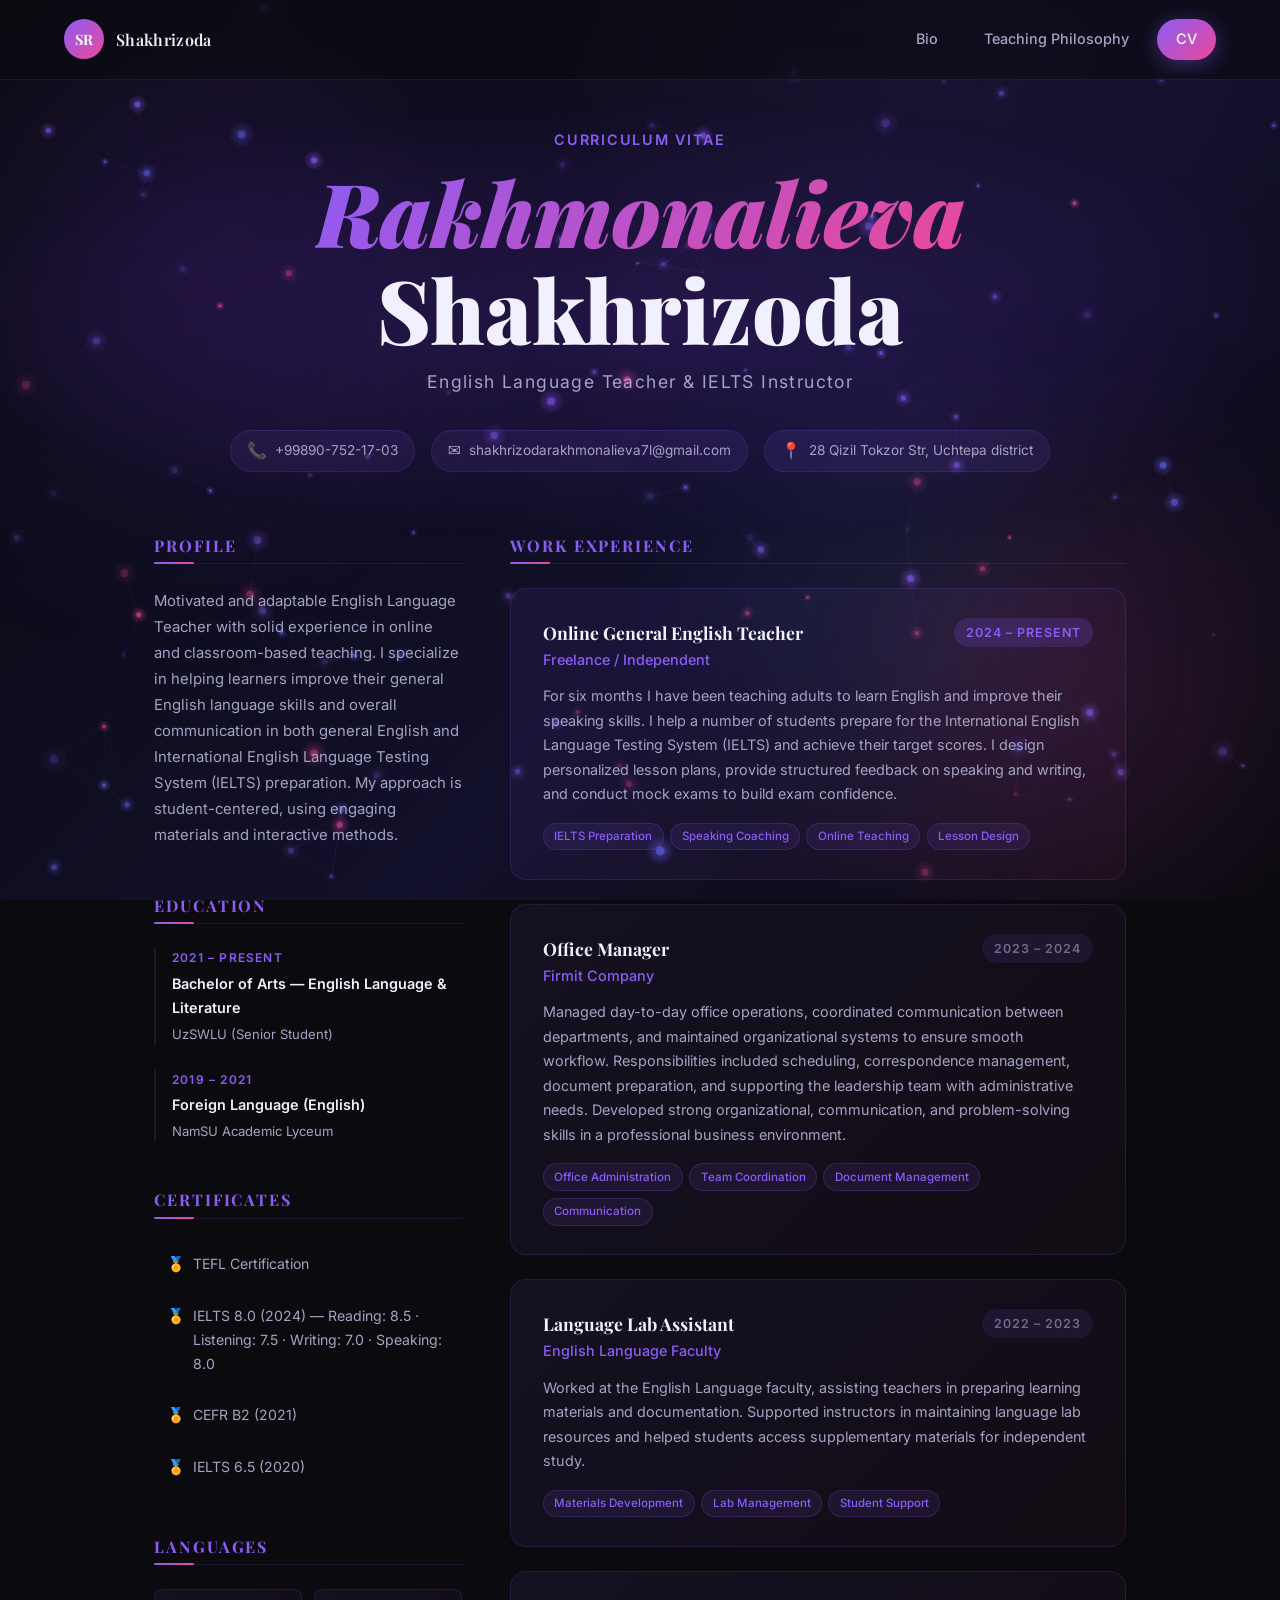
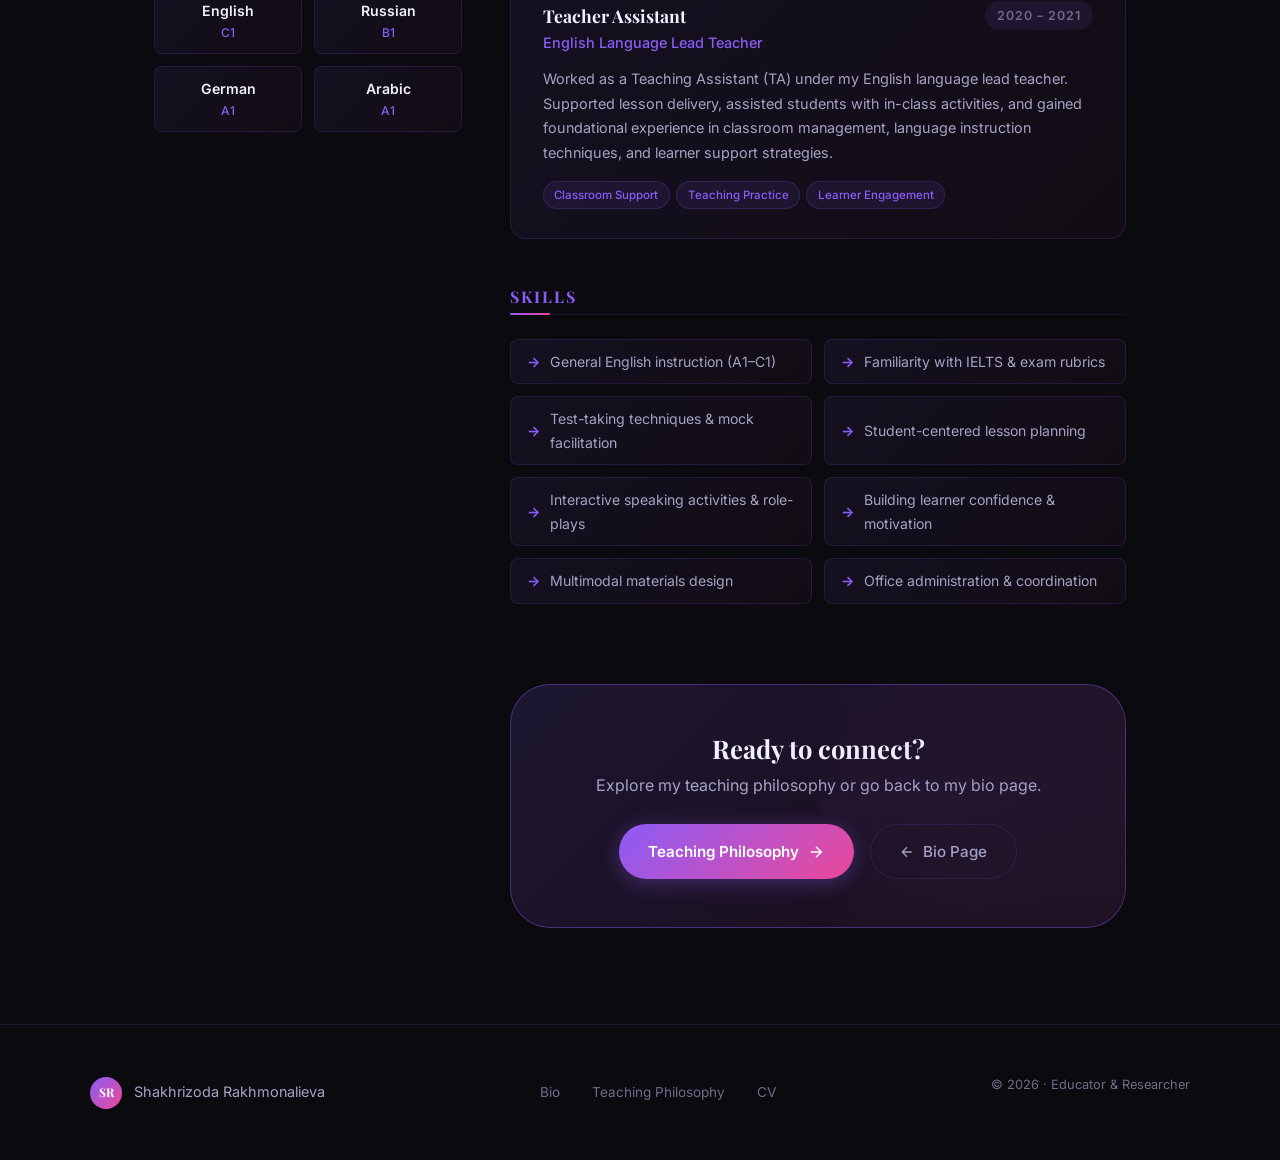
==== cv.html @ 207e6da3 "upload portfolio" ====
<!DOCTYPE html>
<html lang="en">

<head>
    <meta charset="UTF-8" />
    <meta name="viewport" content="width=device-width, initial-scale=1.0" />
    <title>Curriculum Vitae | Shakhrizoda Rakhmonalieva</title>
    <meta name="description"
        content="CV of Shakhrizoda Rakhmonalieva — EFL Educator, IELTS Instructor, and Researcher." />
    <link rel="preconnect" href="https://fonts.googleapis.com" />
    <link rel="preconnect" href="https://fonts.gstatic.com" crossorigin />
    <link
        href="https://fonts.googleapis.com/css2?family=Playfair+Display:ital,wght@0,400;0,700;0,900;1,400&family=Inter:wght@300;400;500;600&family=Cormorant+Garamond:ital,wght@0,300;0,600;1,300&display=swap"
        rel="stylesheet" />
    <link rel="stylesheet" href="styles.css" />
    <style>
        /* ===== CV PAGE SPECIFIC STYLES ===== */
        .cv-hero {
            position: relative;
            min-height: 55vh;
            display: flex;
            align-items: center;
            justify-content: center;
            padding: 8rem 5% 4rem;
            text-align: center;
            overflow: hidden;
            z-index: 1;
        }

        .cv-hero::before {
            content: '';
            position: absolute;
            inset: 0;
            background: radial-gradient(ellipse 80% 60% at 50% 60%, rgba(124, 58, 237, 0.18) 0%, transparent 70%);
            animation: heroBgShift 8s ease-in-out infinite alternate;
        }

        .cv-hero-inner {
            position: relative;
            z-index: 1;
        }

        .cv-hero-name {
            font-family: var(--font-display);
            font-size: clamp(2.8rem, 7vw, 5.5rem);
            font-weight: 900;
            color: var(--text-primary);
            line-height: 1.1;
            margin-bottom: 0.5rem;
        }

        .cv-hero-name em {
            background: var(--gradient-accent);
            -webkit-background-clip: text;
            -webkit-text-fill-color: transparent;
            background-clip: text;
        }

        .cv-hero-title {
            font-size: 1.1rem;
            color: var(--text-secondary);
            letter-spacing: 0.08em;
            margin-bottom: 2rem;
        }

        .cv-contact-bar {
            display: flex;
            flex-wrap: wrap;
            gap: 1rem;
            justify-content: center;
            margin-bottom: 0;
        }

        .cv-contact-item {
            display: flex;
            align-items: center;
            gap: 0.5rem;
            background: rgba(139, 92, 246, 0.1);
            border: 1px solid var(--border-subtle);
            border-radius: var(--radius-xl);
            padding: 0.4rem 1rem;
            font-size: 0.85rem;
            color: var(--text-secondary);
            transition: border-color var(--transition-fast), color var(--transition-fast);
        }

        .cv-contact-item:hover {
            border-color: var(--border-glow);
            color: var(--text-primary);
        }

        .cv-contact-item span.icon {
            font-size: 1rem;
        }

        /* CV BODY LAYOUT */
        .cv-body {
            max-width: 1100px;
            margin: 0 auto;
            padding: 0 5% 6rem;
            display: grid;
            grid-template-columns: 1fr 2fr;
            gap: 3rem;
            position: relative;
            z-index: 1;
        }



        .cv-section {
            margin-bottom: 3rem;
        }

        .cv-section-title {
            font-family: var(--font-display);
            font-size: 1rem;
            font-weight: 700;
            color: var(--accent-purple);
            text-transform: uppercase;
            letter-spacing: 0.12em;
            border-bottom: 1px solid var(--border-subtle);
            padding-bottom: 0.5rem;
            margin-bottom: 1.5rem;
            position: relative;
        }

        .cv-section-title::after {
            content: '';
            position: absolute;
            left: 0;
            bottom: -1px;
            width: 40px;
            height: 2px;
            background: var(--gradient-accent);
            border-radius: 2px;
        }

        /* Profile summary */
        .cv-profile-text {
            font-size: 0.93rem;
            line-height: 1.75;
            color: var(--text-secondary);
        }

        /* Education */
        .cv-edu-item {
            margin-bottom: 1.5rem;
            padding-left: 1rem;
            border-left: 2px solid var(--border-subtle);
            transition: border-color var(--transition-mid);
        }

        .cv-edu-item:hover {
            border-color: var(--accent-purple);
        }

        .cv-edu-year {
            font-size: 0.75rem;
            font-weight: 600;
            letter-spacing: 0.1em;
            text-transform: uppercase;
            color: var(--accent-purple);
            margin-bottom: 0.2rem;
        }

        .cv-edu-degree {
            font-weight: 600;
            color: var(--text-primary);
            font-size: 0.9rem;
            margin-bottom: 0.15rem;
        }

        .cv-edu-institution {
            font-size: 0.82rem;
            color: var(--text-secondary);
        }

        /* Certificates */
        .cv-cert-list {
            list-style: none;
            padding: 0;
        }

        .cv-cert-list li {
            display: flex;
            align-items: flex-start;
            gap: 0.5rem;
            font-size: 0.88rem;
            color: var(--text-secondary);
            margin-bottom: 0.6rem;
            padding: 0.5rem 0.75rem;
            border-radius: var(--radius-sm);
            border: 1px solid transparent;
            transition: border-color var(--transition-fast), background var(--transition-fast);
        }

        .cv-cert-list li:hover {
            border-color: var(--border-subtle);
            background: rgba(139, 92, 246, 0.05);
        }

        .cv-cert-list li::before {
            content: '🏅';
            font-size: 0.9rem;
            flex-shrink: 0;
        }

        /* Languages */
        .cv-lang-grid {
            display: grid;
            grid-template-columns: 1fr 1fr;
            gap: 0.75rem;
        }

        .cv-lang-item {
            background: var(--gradient-card);
            border: 1px solid var(--border-subtle);
            border-radius: var(--radius-sm);
            padding: 0.6rem 0.8rem;
            text-align: center;
            transition: border-color var(--transition-fast), transform var(--transition-fast);
        }

        .cv-lang-item:hover {
            border-color: var(--border-glow);
            transform: translateY(-2px);
        }

        .cv-lang-name {
            font-weight: 600;
            font-size: 0.88rem;
            color: var(--text-primary);
        }

        .cv-lang-level {
            font-size: 0.75rem;
            color: var(--accent-purple);
            font-weight: 500;
        }



        /* Work Experience */
        .cv-job {
            position: relative;
            padding: 1.8rem 2rem;
            margin-bottom: 1.5rem;
            border-radius: var(--radius-md);
            background: var(--gradient-card);
            border: 1px solid var(--border-subtle);
            transition: transform var(--transition-mid), box-shadow var(--transition-mid), border-color var(--transition-mid);
            overflow: hidden;
            opacity: 0;
            transform: translateX(30px);
        }

        .cv-job.visible {
            opacity: 1;
            transform: translateX(0);
            transition: opacity 0.6s ease, transform 0.6s cubic-bezier(0.25, 0.46, 0.45, 0.94),
                box-shadow var(--transition-mid), border-color var(--transition-mid);
        }

        .cv-job:hover {
            transform: translateX(6px);
            box-shadow: var(--shadow-glow);
            border-color: var(--border-glow);
        }

        .cv-job::before {
            content: '';
            position: absolute;
            left: 0;
            top: 0;
            bottom: 0;
            width: 3px;
            background: var(--gradient-accent);
            opacity: 0;
            transition: opacity var(--transition-mid);
        }

        .cv-job:hover::before {
            opacity: 1;
        }

        .cv-job-header {
            display: flex;
            justify-content: space-between;
            align-items: flex-start;
            flex-wrap: wrap;
            gap: 0.5rem;
            margin-bottom: 0.75rem;
        }

        .cv-job-title {
            font-family: var(--font-display);
            font-size: 1.1rem;
            font-weight: 700;
            color: var(--text-primary);
        }

        .cv-job-company {
            font-size: 0.9rem;
            color: var(--accent-purple);
            font-weight: 500;
        }

        .cv-job-period {
            display: inline-flex;
            align-items: center;
            gap: 0.4rem;
            font-size: 0.78rem;
            font-weight: 600;
            letter-spacing: 0.08em;
            text-transform: uppercase;
            color: var(--text-muted);
            background: rgba(139, 92, 246, 0.1);
            border-radius: var(--radius-xl);
            padding: 0.25rem 0.75rem;
            white-space: nowrap;
        }

        .cv-job-period.current {
            color: var(--accent-purple);
            background: rgba(139, 92, 246, 0.18);
            animation: pulsePeriod 2.5s ease-in-out infinite;
        }

        @keyframes pulsePeriod {

            0%,
            100% {
                box-shadow: 0 0 0 0 rgba(139, 92, 246, 0);
            }

            50% {
                box-shadow: 0 0 0 4px rgba(139, 92, 246, 0.15);
            }
        }

        .cv-job-desc {
            font-size: 0.9rem;
            color: var(--text-secondary);
            line-height: 1.7;
        }

        .cv-job-tags {
            display: flex;
            flex-wrap: wrap;
            gap: 0.4rem;
            margin-top: 0.75rem;
        }

        .cv-tag {
            font-size: 0.72rem;
            font-weight: 500;
            padding: 0.2rem 0.65rem;
            border-radius: var(--radius-xl);
            background: rgba(139, 92, 246, 0.1);
            color: var(--accent-purple);
            border: 1px solid rgba(139, 92, 246, 0.2);
        }

        /* Skills */
        .cv-skills-grid {
            display: grid;
            grid-template-columns: 1fr 1fr;
            gap: 0.75rem;
        }

        .cv-skill-item {
            display: flex;
            align-items: center;
            gap: 0.6rem;
            font-size: 0.88rem;
            color: var(--text-secondary);
            padding: 0.6rem 1rem;
            border-radius: var(--radius-sm);
            border: 1px solid var(--border-subtle);
            background: var(--gradient-card);
            transition: border-color var(--transition-fast), transform var(--transition-fast);
        }

        .cv-skill-item:hover {
            border-color: var(--border-glow);
            transform: translateX(4px);
            color: var(--text-primary);
        }

        .cv-skill-item::before {
            content: '→';
            color: var(--accent-purple);
            font-weight: 700;
            flex-shrink: 0;
        }

        /* Download button */
        .cv-download-wrap {
            text-align: center;
            padding: 2rem 0 0;
        }

        /* Animated timeline connector */
        .cv-timeline-line {
            position: absolute;
            left: -16px;
            top: 0;
            bottom: 0;
            width: 2px;
            background: linear-gradient(to bottom, var(--accent-purple), transparent);
        }

        /* Responsive */
        @media (max-width: 900px) {
            .cv-body {
                grid-template-columns: 1fr;
            }

            .cv-skills-grid {
                grid-template-columns: 1fr;
            }
        }

        @media (max-width: 600px) {
            .cv-lang-grid {
                grid-template-columns: 1fr 1fr;
            }

            .cv-hero-name {
                font-size: clamp(2.2rem, 9vw, 3.5rem);
            }
        }
    </style>
</head>

<body class="cv-page">

    <canvas id="particleCanvas"></canvas>

    <!-- Navigation -->
    <nav class="navbar" id="navbar">
        <div class="nav-logo">
            <span class="logo-initials">SR</span>
            <span class="logo-name">Shakhrizoda</span>
        </div>
        <div class="nav-links">
            <a href="index.html" class="nav-link" id="nav-bio">Bio</a>
            <a href="philosophy.html" class="nav-link" id="nav-phil">Teaching Philosophy</a>
            <a href="cv.html" class="nav-link active" id="nav-cv">CV</a>
        </div>
    </nav>

    <!-- CV Hero -->
    <section class="cv-hero">
        <div class="cv-hero-inner">
            <div class="hero-subtitle">Curriculum Vitae</div>
            <h1 class="cv-hero-name">
                <em>Rakhmonalieva</em><br />Shakhrizoda
            </h1>
            <p class="cv-hero-title">English Language Teacher &amp; IELTS Instructor</p>

            <div class="cv-contact-bar">
                <div class="cv-contact-item">
                    <span class="icon">📞</span>
                    <span>+99890-752-17-03</span>
                </div>
                <div class="cv-contact-item">
                    <span class="icon">✉️</span>
                    <span>shakhrizodarakhmonalieva7l@gmail.com</span>
                </div>
                <div class="cv-contact-item">
                    <span class="icon">📍</span>
                    <span>28 Qizil Tokzor Str, Uchtepa district</span>
                </div>
            </div>
        </div>
    </section>

    <!-- CV Body -->
    <div class="cv-body">

        <!-- SIDEBAR -->
        <aside class="cv-sidebar">

            <!-- Profile -->
            <div class="cv-section card-reveal">
                <h3 class="cv-section-title">Profile</h3>
                <p class="cv-profile-text">
                    Motivated and adaptable English Language Teacher with solid experience in online and classroom-based
                    teaching. I specialize in helping learners improve their general English language skills and
                    overall communication in both general English and International English Language Testing System
                    (IELTS) preparation. My approach is student-centered, using engaging materials and interactive
                    methods.
                </p>
            </div>

            <!-- Education -->
            <div class="cv-section card-reveal">
                <h3 class="cv-section-title">Education</h3>

                <div class="cv-edu-item">
                    <div class="cv-edu-year">2021 – Present</div>
                    <div class="cv-edu-degree">Bachelor of Arts — English Language &amp; Literature</div>
                    <div class="cv-edu-institution">UzSWLU (Senior Student)</div>
                </div>

                <div class="cv-edu-item">
                    <div class="cv-edu-year">2019 – 2021</div>
                    <div class="cv-edu-degree">Foreign Language (English)</div>
                    <div class="cv-edu-institution">NamSU Academic Lyceum</div>
                </div>
            </div>

            <!-- Certificates -->
            <div class="cv-section card-reveal">
                <h3 class="cv-section-title">Certificates</h3>
                <ul class="cv-cert-list">
                    <li>TEFL Certification</li>
                    <li>IELTS 8.0 (2024) — Reading: 8.5 · Listening: 7.5 · Writing: 7.0 · Speaking: 8.0</li>
                    <li>CEFR B2 (2021)</li>
                    <li>IELTS 6.5 (2020)</li>
                </ul>
            </div>

            <!-- Languages -->
            <div class="cv-section card-reveal">
                <h3 class="cv-section-title">Languages</h3>
                <div class="cv-lang-grid">
                    <div class="cv-lang-item">
                        <div class="cv-lang-name">English</div>
                        <div class="cv-lang-level">C1</div>
                    </div>
                    <div class="cv-lang-item">
                        <div class="cv-lang-name">Russian</div>
                        <div class="cv-lang-level">B1</div>
                    </div>
                    <div class="cv-lang-item">
                        <div class="cv-lang-name">German</div>
                        <div class="cv-lang-level">A1</div>
                    </div>
                    <div class="cv-lang-item">
                        <div class="cv-lang-name">Arabic</div>
                        <div class="cv-lang-level">A1</div>
                    </div>
                </div>
            </div>

        </aside>

        <!-- MAIN COLUMN -->
        <main class="cv-main">

            <!-- Work Experience -->
            <div class="cv-section">
                <h3 class="cv-section-title">Work Experience</h3>

                <!-- Job 1 — Current -->
                <div class="cv-job">
                    <div class="cv-job-header">
                        <div>
                            <div class="cv-job-title">Online General English Teacher</div>
                            <div class="cv-job-company">Freelance / Independent</div>
                        </div>
                        <div class="cv-job-period current">2024 – Present</div>
                    </div>
                    <p class="cv-job-desc">
                        For six months I have been teaching adults to learn English and improve their speaking skills.
                        I help a number of students prepare for the International English Language Testing System
                        (IELTS) and achieve their target scores. I design personalized lesson plans, provide structured
                        feedback on speaking and writing, and conduct mock exams to build exam confidence.
                    </p>
                    <div class="cv-job-tags">
                        <span class="cv-tag">IELTS Preparation</span>
                        <span class="cv-tag">Speaking Coaching</span>
                        <span class="cv-tag">Online Teaching</span>
                        <span class="cv-tag">Lesson Design</span>
                    </div>
                </div>

                <!-- Job 2 — Firmit -->
                <div class="cv-job">
                    <div class="cv-job-header">
                        <div>
                            <div class="cv-job-title">Office Manager</div>
                            <div class="cv-job-company">Firmit Company</div>
                        </div>
                        <div class="cv-job-period">2023 – 2024</div>
                    </div>
                    <p class="cv-job-desc">
                        Managed day-to-day office operations, coordinated communication between departments, and
                        maintained organizational systems to ensure smooth workflow. Responsibilities included
                        scheduling, correspondence management, document preparation, and supporting the leadership
                        team with administrative needs. Developed strong organizational, communication, and
                        problem-solving skills in a professional business environment.
                    </p>
                    <div class="cv-job-tags">
                        <span class="cv-tag">Office Administration</span>
                        <span class="cv-tag">Team Coordination</span>
                        <span class="cv-tag">Document Management</span>
                        <span class="cv-tag">Communication</span>
                    </div>
                </div>

                <!-- Job 3 -->
                <div class="cv-job">
                    <div class="cv-job-header">
                        <div>
                            <div class="cv-job-title">Language Lab Assistant</div>
                            <div class="cv-job-company">English Language Faculty</div>
                        </div>
                        <div class="cv-job-period">2022 – 2023</div>
                    </div>
                    <p class="cv-job-desc">
                        Worked at the English Language faculty, assisting teachers in preparing learning materials
                        and documentation. Supported instructors in maintaining language lab resources and helped
                        students access supplementary materials for independent study.
                    </p>
                    <div class="cv-job-tags">
                        <span class="cv-tag">Materials Development</span>
                        <span class="cv-tag">Lab Management</span>
                        <span class="cv-tag">Student Support</span>
                    </div>
                </div>

                <!-- Job 4 -->
                <div class="cv-job">
                    <div class="cv-job-header">
                        <div>
                            <div class="cv-job-title">Teacher Assistant</div>
                            <div class="cv-job-company">English Language Lead Teacher</div>
                        </div>
                        <div class="cv-job-period">2020 – 2021</div>
                    </div>
                    <p class="cv-job-desc">
                        Worked as a Teaching Assistant (TA) under my English language lead teacher. Supported lesson
                        delivery, assisted students with in-class activities, and gained foundational experience in
                        classroom management, language instruction techniques, and learner support strategies.
                    </p>
                    <div class="cv-job-tags">
                        <span class="cv-tag">Classroom Support</span>
                        <span class="cv-tag">Teaching Practice</span>
                        <span class="cv-tag">Learner Engagement</span>
                    </div>
                </div>

            </div>

            <!-- Skills -->
            <div class="cv-section card-reveal">
                <h3 class="cv-section-title">Skills</h3>
                <div class="cv-skills-grid">
                    <div class="cv-skill-item">General English instruction (A1–C1)</div>
                    <div class="cv-skill-item">Familiarity with IELTS &amp; exam rubrics</div>
                    <div class="cv-skill-item">Test-taking techniques &amp; mock facilitation</div>
                    <div class="cv-skill-item">Student-centered lesson planning</div>
                    <div class="cv-skill-item">Interactive speaking activities &amp; role-plays</div>
                    <div class="cv-skill-item">Building learner confidence &amp; motivation</div>
                    <div class="cv-skill-item">Multimodal materials design</div>
                    <div class="cv-skill-item">Office administration &amp; coordination</div>
                </div>
            </div>

            <!-- Download / Contact CTA -->
            <div class="cv-download-wrap card-reveal">
                <div class="cta-banner"
                    style="grid-template-columns:1fr; text-align:center; padding:3rem 2rem; margin:0;">
                    <div>
                        <h2 style="font-size:1.6rem; margin-bottom:0.5rem;">Ready to connect?</h2>
                        <p style="margin-bottom:1.5rem;">Explore my teaching philosophy or go back to my bio page.</p>
                        <div style="display:flex;gap:1rem;justify-content:center;flex-wrap:wrap;">
                            <a href="philosophy.html" class="btn-primary">
                                <span>Teaching Philosophy</span>
                                <svg viewBox="0 0 24 24" fill="none" stroke="currentColor" stroke-width="2">
                                    <path d="M5 12h14M12 5l7 7-7 7" />
                                </svg>
                            </a>
                            <a href="index.html" class="btn-ghost">
                                <svg viewBox="0 0 24 24" fill="none" stroke="currentColor" stroke-width="2">
                                    <path d="M19 12H5M12 19l-7-7 7-7" />
                                </svg>
                                <span>Bio Page</span>
                            </a>
                        </div>
                    </div>
                </div>
            </div>

        </main>
    </div>

    <!-- Footer -->
    <footer class="footer">
        <div class="footer-inner">
            <div class="footer-brand">
                <span class="logo-initials small">SR</span>
                <span>Shakhrizoda Rakhmonalieva</span>
            </div>
            <nav class="footer-nav">
                <a href="index.html">Bio</a>
                <a href="philosophy.html">Teaching Philosophy</a>
                <a href="cv.html">CV</a>
            </nav>
            <p class="footer-copy">© 2026 · Educator &amp; Researcher</p>
        </div>
    </footer>

    <script src="animations.js"></script>
    <script>
        // Animate CV job cards sliding in from the right
        (function () {
            const jobs = document.querySelectorAll('.cv-job');
            if (!jobs.length) return;
            const io = new IntersectionObserver((entries) => {
                entries.forEach((entry, i) => {
                    if (entry.isIntersecting) {
                        setTimeout(() => {
                            entry.target.classList.add('visible');
                        }, 100);
                        io.unobserve(entry.target);
                    }
                });
            }, { threshold: 0.1 });
            jobs.forEach((j, i) => {
                j.style.transitionDelay = `${i * 0.08}s`;
                io.observe(j);
            });
        })();
    </script>
</body>

</html>
---- styles.css ----
/* ============================================================
   SHAKHRIZODA RAKHMONALIEVA — Professional Teacher Website
   Premium CSS Design System
   ============================================================ */

/* ---------- CSS Variables ---------- */
:root {
    --bg-dark: #0a0a0f;
    --bg-surface: #111118;
    --bg-card: #16161f;
    --bg-card-hover: #1e1e2a;

    --accent-purple: #8b5cf6;
    --accent-violet: #7c3aed;
    --accent-pink: #ec4899;
    --accent-teal: #14b8a6;
    --accent-gold: #f59e0b;

    --text-primary: #f1f0ff;
    --text-secondary: #a5a3c4;
    --text-muted: #6e6c8a;

    --border-subtle: rgba(139, 92, 246, 0.15);
    --border-glow: rgba(139, 92, 246, 0.4);

    --gradient-hero: linear-gradient(135deg, #0a0a0f 0%, #12102a 60%, #0a0a0f 100%);
    --gradient-accent: linear-gradient(135deg, #8b5cf6, #ec4899);
    --gradient-card: linear-gradient(135deg, rgba(139, 92, 246, 0.08), rgba(236, 72, 153, 0.04));

    --font-display: 'Playfair Display', Georgia, serif;
    --font-body: 'Inter', system-ui, sans-serif;
    --font-elegant: 'Cormorant Garamond', Georgia, serif;

    --radius-sm: 8px;
    --radius-md: 16px;
    --radius-lg: 24px;
    --radius-xl: 40px;

    --shadow-card: 0 4px 32px rgba(0, 0, 0, 0.4), 0 0 0 1px rgba(139, 92, 246, 0.1);
    --shadow-glow: 0 0 40px rgba(139, 92, 246, 0.2);
    --shadow-float: 0 20px 60px rgba(0, 0, 0, 0.5);

    --transition-fast: 0.2s ease;
    --transition-mid: 0.4s cubic-bezier(0.25, 0.46, 0.45, 0.94);
    --transition-slow: 0.8s cubic-bezier(0.25, 0.46, 0.45, 0.94);
}

/* ---------- Reset & Base ---------- */
*,
*::before,
*::after {
    box-sizing: border-box;
    margin: 0;
    padding: 0;
}

html {
    scroll-behavior: smooth;
    font-size: 16px;
}

body {
    background: var(--bg-dark);
    color: var(--text-primary);
    font-family: var(--font-body);
    font-weight: 400;
    line-height: 1.7;
    min-height: 100vh;
    overflow-x: hidden;
}

body::before {
    content: '';
    position: fixed;
    inset: 0;
    background: var(--gradient-hero);
    z-index: -2;
}

/* Star-like background glow */
body::after {
    content: '';
    position: fixed;
    top: -50%;
    left: 30%;
    width: 80vw;
    height: 80vw;
    background: radial-gradient(ellipse, rgba(139, 92, 246, 0.06) 0%, transparent 70%);
    z-index: -1;
    pointer-events: none;
}

/* ---------- Canvas ---------- */
#particleCanvas {
    position: fixed;
    inset: 0;
    z-index: 0;
    pointer-events: none;
    opacity: 0.6;
}

/* ---------- Typography ---------- */
h1,
h2,
h3 {
    font-family: var(--font-display);
    line-height: 1.2;
}

h1 {
    font-size: clamp(2.5rem, 6vw, 5rem);
    font-weight: 900;
}

h2 {
    font-size: clamp(1.8rem, 4vw, 3rem);
    font-weight: 700;
}

h3 {
    font-size: 1.2rem;
    font-weight: 700;
}

p {
    color: var(--text-secondary);
    line-height: 1.8;
    margin-bottom: 1rem;
}

em {
    font-style: italic;
    color: var(--text-primary);
    font-family: var(--font-display);
}

strong {
    color: var(--text-primary);
    font-weight: 600;
}

/* ---------- Navigation ---------- */
.navbar {
    position: fixed;
    top: 0;
    left: 0;
    right: 0;
    z-index: 100;
    display: flex;
    align-items: center;
    justify-content: space-between;
    padding: 1.2rem 5%;
    background: rgba(10, 10, 15, 0.6);
    backdrop-filter: blur(20px);
    -webkit-backdrop-filter: blur(20px);
    border-bottom: 1px solid var(--border-subtle);
    transition: background var(--transition-mid);
}

.navbar.scrolled {
    background: rgba(10, 10, 15, 0.9);
    box-shadow: 0 4px 30px rgba(0, 0, 0, 0.3);
}

.nav-logo {
    display: flex;
    align-items: center;
    gap: 0.75rem;
    text-decoration: none;
}

.logo-initials {
    display: inline-flex;
    align-items: center;
    justify-content: center;
    width: 40px;
    height: 40px;
    border-radius: 50%;
    background: var(--gradient-accent);
    font-family: var(--font-display);
    font-size: 0.9rem;
    font-weight: 700;
    color: white;
    flex-shrink: 0;
}

.logo-initials.small {
    width: 32px;
    height: 32px;
    font-size: 0.75rem;
}

.logo-name {
    font-family: var(--font-display);
    font-size: 1rem;
    font-weight: 600;
    color: var(--text-primary);
    letter-spacing: 0.02em;
}

.nav-links {
    display: flex;
    gap: 0.5rem;
    position: relative;
}

.nav-link {
    position: relative;
    padding: 0.5rem 1.2rem;
    border-radius: var(--radius-xl);
    text-decoration: none;
    font-size: 0.9rem;
    font-weight: 500;
    color: var(--text-secondary);
    transition: color var(--transition-fast), background var(--transition-fast);
}

.nav-link:hover {
    color: var(--text-primary);
    background: rgba(255, 255, 255, 0.05);
}

.nav-link.active {
    color: white;
    background: var(--gradient-accent);
    box-shadow: 0 4px 20px rgba(139, 92, 246, 0.4);
}

/* ---------- Buttons ---------- */
.btn-primary {
    display: inline-flex;
    align-items: center;
    gap: 0.5rem;
    padding: 0.85rem 1.8rem;
    border-radius: var(--radius-xl);
    background: var(--gradient-accent);
    color: white;
    text-decoration: none;
    font-weight: 600;
    font-size: 0.95rem;
    transition: transform var(--transition-fast), box-shadow var(--transition-fast);
    box-shadow: 0 4px 20px rgba(139, 92, 246, 0.35);
}

.btn-primary svg {
    width: 18px;
    height: 18px;
    transition: transform var(--transition-fast);
}

.btn-primary:hover {
    transform: translateY(-2px);
    box-shadow: 0 8px 30px rgba(139, 92, 246, 0.5);
}

.btn-primary:hover svg {
    transform: translateX(4px);
}

.btn-primary.large {
    padding: 1rem 2.2rem;
    font-size: 1rem;
}

.btn-ghost {
    display: inline-flex;
    align-items: center;
    gap: 0.5rem;
    padding: 0.85rem 1.8rem;
    border-radius: var(--radius-xl);
    color: var(--text-secondary);
    text-decoration: none;
    font-weight: 500;
    font-size: 0.95rem;
    border: 1px solid var(--border-subtle);
    transition: all var(--transition-fast);
}

.btn-ghost:hover {
    color: var(--text-primary);
    border-color: var(--border-glow);
    background: rgba(139, 92, 246, 0.08);
    transform: translateY(-2px);
}

.btn-ghost svg {
    width: 16px;
    height: 16px;
}

/* ---------- Section Utilities ---------- */
.section-container {
    max-width: 1100px;
    margin: 0 auto;
    padding: 0 5%;
}

.section-header {
    text-align: center;
    margin-bottom: 4rem;
}

.section-label {
    display: inline-block;
    font-size: 0.8rem;
    font-weight: 600;
    letter-spacing: 0.15em;
    text-transform: uppercase;
    color: var(--accent-purple);
    border: 1px solid var(--border-glow);
    padding: 0.35rem 1rem;
    border-radius: var(--radius-xl);
    margin-bottom: 1rem;
}

.section-title {
    color: var(--text-primary);
}

/* ============================================================
   BIO PAGE — HERO
   ============================================================ */
.hero {
    position: relative;
    min-height: 100vh;
    display: flex;
    align-items: center;
    padding: 6rem 5% 4rem;
    z-index: 1;
}

.hero-content {
    max-width: 1200px;
    margin: 0 auto;
    width: 100%;
    display: grid;
    grid-template-columns: 1fr 1fr;
    gap: 4rem;
    align-items: center;
}

.hero-subtitle {
    font-size: 0.9rem;
    font-weight: 600;
    letter-spacing: 0.12em;
    text-transform: uppercase;
    color: var(--accent-purple);
    margin-bottom: 0.75rem;
}

.hero-title {
    color: var(--text-primary);
    margin-bottom: 1.5rem;
}

.hero-title em {
    background: var(--gradient-accent);
    -webkit-background-clip: text;
    -webkit-text-fill-color: transparent;
    background-clip: text;
}

.hero-tagline {
    font-size: 1.1rem;
    color: var(--text-secondary);
    max-width: 460px;
    margin-bottom: 2.5rem;
}

.hero-cta {
    display: flex;
    gap: 1rem;
    flex-wrap: wrap;
}

/* ---------- Hero Portrait Visual ---------- */
.hero-visual {
    position: relative;
    display: flex;
    align-items: center;
    justify-content: center;
    height: 480px;
}

.hero-portrait-wrap {
    position: relative;
    width: 320px;
    height: 420px;
    border-radius: var(--radius-xl);
    overflow: hidden;
    box-shadow: var(--shadow-glow), var(--shadow-float);
    border: 1px solid var(--border-glow);
    transform: rotate(2deg);
    transition: transform var(--transition-mid), box-shadow var(--transition-mid);
    z-index: 2;
}

.hero-portrait-wrap:hover {
    box-shadow: 0 0 50px rgba(139, 92, 246, 0.5);
}

.hero-portrait-img {
    width: 100%;
    height: 100%;
    object-fit: cover;
    filter: brightness(0.95) contrast(1.05);
}

.hero-visual::after {
    content: '';
    position: absolute;
    width: 330px;
    height: 430px;
    border: 2px solid var(--accent-purple);
    border-radius: var(--radius-xl);
    z-index: 1;
    top: 50%;
    left: 50%;
    transform: translate(-45%, -45%) rotate(-3deg);
    opacity: 0.2;
}

/* ---------- Floating Badges ---------- */
.float-badge {
    position: absolute;
    background: rgba(22, 22, 31, 0.9);
    backdrop-filter: blur(12px);
    border: 1px solid var(--border-subtle);
    border-radius: var(--radius-md);
    padding: 0.5rem 1rem;
    font-size: 0.8rem;
    font-weight: 600;
    color: var(--text-primary);
    white-space: nowrap;
    box-shadow: var(--shadow-card);
    z-index: 10;
}

.badge-1 {
    top: 60px;
    right: 10px;
}

.badge-2 {
    top: 50%;
    left: -20px;
    transform: translateY(-50%);
}

.badge-3 {
    bottom: 80px;
    right: -10px;
}

/* ---------- Scroll Hint ---------- */
.scroll-hint {
    position: absolute;
    bottom: 2rem;
    left: 50%;
    transform: translateX(-50%);
    display: flex;
    flex-direction: column;
    align-items: center;
    gap: 0.5rem;
    font-size: 0.75rem;
    letter-spacing: 0.1em;
    text-transform: uppercase;
    color: var(--text-muted);
}

.scroll-line {
    width: 1px;
    height: 50px;
    background: linear-gradient(to bottom, var(--accent-purple), transparent);
    animation: scrollLine 1.5s ease-in-out infinite;
}

@keyframes scrollLine {

    0%,
    100% {
        transform: scaleY(1);
        opacity: 1;
    }

    50% {
        transform: scaleY(0.4);
        opacity: 0.4;
    }
}

/* ============================================================
   ABOUT SECTION
   ============================================================ */
.about {
    padding: 7rem 0;
    position: relative;
    z-index: 1;
}

.about-grid {
    display: grid;
    grid-template-columns: 1fr 1fr;
    gap: 4rem;
    align-items: start;
}

.lead-text {
    font-size: 1.15rem;
    color: var(--text-primary);
    line-height: 1.75;
    margin-bottom: 1.25rem;
}

.about-text p {
    margin-bottom: 1.25rem;
}

.about-cards {
    display: grid;
    grid-template-columns: 1fr 1fr;
    gap: 1rem;
}

.info-card {
    background: var(--gradient-card);
    border: 1px solid var(--border-subtle);
    border-radius: var(--radius-md);
    padding: 1.5rem;
    transition: transform var(--transition-mid), box-shadow var(--transition-mid), border-color var(--transition-mid);
}

.info-card:hover {
    transform: translateY(-4px);
    box-shadow: var(--shadow-glow);
    border-color: var(--border-glow);
}

.card-icon {
    font-size: 1.5rem;
    margin-bottom: 0.5rem;
}

.info-card h3 {
    font-size: 0.95rem;
    margin-bottom: 0.3rem;
    color: var(--text-primary);
}

.info-card p {
    font-size: 0.85rem;
    margin: 0;
    color: var(--text-secondary);
    line-height: 1.5;
}

/* ============================================================
   TIMELINE SECTION
   ============================================================ */
.timeline-section {
    padding: 7rem 0;
    background: rgba(255, 255, 255, 0.01);
    position: relative;
    z-index: 1;
}

.timeline {
    position: relative;
    max-width: 700px;
    margin: 0 auto;
    padding-left: 2rem;
}

.timeline::before {
    content: '';
    position: absolute;
    left: 0;
    top: 0;
    bottom: 0;
    width: 2px;
    background: linear-gradient(to bottom, var(--accent-purple), transparent);
}

.tl-item {
    position: relative;
    margin-bottom: 3rem;
    padding-left: 2rem;
}

.tl-dot {
    position: absolute;
    left: -2rem;
    top: 0.4rem;
    width: 14px;
    height: 14px;
    border-radius: 50%;
    background: var(--gradient-accent);
    box-shadow: 0 0 12px rgba(139, 92, 246, 0.6);
    transform: translateX(-6px);
}

.tl-year {
    font-size: 0.75rem;
    font-weight: 600;
    letter-spacing: 0.12em;
    text-transform: uppercase;
    color: var(--accent-purple);
    margin-bottom: 0.35rem;
    display: block;
}

.tl-content h3 {
    font-size: 1.05rem;
    color: var(--text-primary);
    margin-bottom: 0.4rem;
}

.tl-content p {
    font-size: 0.9rem;
    margin: 0;
}

/* ============================================================
   VALUES SECTION
   ============================================================ */
.values-section {
    padding: 7rem 0;
    position: relative;
    z-index: 1;
}

.values-grid {
    display: grid;
    grid-template-columns: repeat(4, 1fr);
    gap: 2rem;
}

.value-item {
    text-align: center;
    padding: 2rem 1rem;
    border: 1px solid var(--border-subtle);
    border-radius: var(--radius-lg);
    background: var(--gradient-card);
    transition: transform var(--transition-mid), box-shadow var(--transition-mid);
}

.value-item:hover {
    transform: translateY(-6px);
    box-shadow: var(--shadow-glow);
}

.value-orb {
    width: 70px;
    height: 70px;
    margin: 0 auto 1rem;
}

.value-orb svg {
    width: 100%;
    height: 100%;
}

.value-item h3 {
    font-size: 1rem;
    color: var(--text-primary);
    margin-bottom: 0.5rem;
}

.value-item p {
    font-size: 0.85rem;
    margin: 0;
}

/* ============================================================
   CTA BANNER
   ============================================================ */
.cta-banner {
    margin: 2rem 5%;
    padding: 4rem;
    background: linear-gradient(135deg, rgba(139, 92, 246, 0.15), rgba(236, 72, 153, 0.08));
    border: 1px solid var(--border-glow);
    border-radius: var(--radius-xl);
    display: grid;
    grid-template-columns: 1fr auto;
    gap: 3rem;
    align-items: center;
    position: relative;
    overflow: hidden;
    z-index: 1;
}

.cta-inner h2 {
    font-size: clamp(1.5rem, 3vw, 2rem);
    margin-bottom: 0.75rem;
    color: var(--text-primary);
}

.cta-inner p {
    margin-bottom: 1.75rem;
    font-size: 1rem;
}

/* ---------- Open Book Decoration ---------- */
.open-book {
    display: flex;
    align-items: flex-end;
    gap: 0;
    filter: opacity(0.7);
}

.ob-left,
.ob-right {
    width: 80px;
    height: 100px;
    border: 2px solid rgba(139, 92, 246, 0.5);
    border-radius: 4px 0 0 4px;
    background: linear-gradient(135deg, rgba(139, 92, 246, 0.1), rgba(76, 29, 149, 0.2));
    padding: 10px;
    display: flex;
    align-items: flex-start;
    justify-content: center;
}

.ob-right {
    border-radius: 0 4px 4px 0;
    border-left: none;
}

.ob-spine {
    width: 6px;
    height: 100px;
    background: linear-gradient(180deg, var(--accent-purple), var(--accent-pink));
    align-self: flex-end;
}

.ob-lines {
    width: 100%;
}

.ob-line {
    height: 2px;
    background: rgba(139, 92, 246, 0.4);
    border-radius: 2px;
    margin-bottom: 6px;
    animation: writeLine 2s ease infinite;
}

.ob-line.short {
    width: 60%;
}

@keyframes writeLine {
    0% {
        transform: scaleX(0);
        transform-origin: left;
    }

    40% {
        transform: scaleX(1);
        transform-origin: left;
    }

    100% {
        transform: scaleX(1);
    }
}

.ob-lines .ob-line:nth-child(1) {
    animation-delay: 0s;
}

.ob-lines .ob-line:nth-child(2) {
    animation-delay: 0.3s;
}

.ob-lines .ob-line:nth-child(3) {
    animation-delay: 0.6s;
}

.ob-lines .ob-line:nth-child(4) {
    animation-delay: 0.9s;
}

/* ============================================================
   FOOTER
   ============================================================ */
.footer {
    padding: 3rem 5%;
    border-top: 1px solid var(--border-subtle);
    position: relative;
    z-index: 1;
}

.footer-inner {
    max-width: 1100px;
    margin: 0 auto;
    display: flex;
    align-items: center;
    justify-content: space-between;
    flex-wrap: wrap;
    gap: 1rem;
}

.footer-brand {
    display: flex;
    align-items: center;
    gap: 0.75rem;
    font-size: 0.9rem;
    color: var(--text-secondary);
}

.footer-nav {
    display: flex;
    gap: 2rem;
}

.footer-nav a {
    color: var(--text-muted);
    text-decoration: none;
    font-size: 0.85rem;
    transition: color var(--transition-fast);
}

.footer-nav a:hover {
    color: var(--text-primary);
}

.footer-copy {
    font-size: 0.8rem;
    color: var(--text-muted);
}

/* ============================================================
   PHILOSOPHY PAGE — HERO
   ============================================================ */
.phil-hero {
    position: relative;
    min-height: 100vh;
    display: flex;
    align-items: center;
    justify-content: center;
    overflow: hidden;
    z-index: 1;
}

.phil-hero-bg {
    position: absolute;
    inset: 0;
    display: flex;
    align-items: center;
    justify-content: center;
}

/* Hero Open Book — large animated */
.hero-open-book {
    position: relative;
    display: flex;
    align-items: flex-end;
    justify-content: center;
    filter: drop-shadow(0 0 60px rgba(139, 92, 246, 0.3));
}

.hob-cover-left {
    width: 200px;
    height: 280px;
    background: linear-gradient(135deg, #1a0e4a, #3b1f8c);
    border-radius: 6px 0 0 6px;
    border: 1px solid rgba(139, 92, 246, 0.4);
    transform-origin: right center;
    transform: rotateY(20deg);
    transition: transform 1.2s cubic-bezier(0.25, 0.46, 0.45, 0.94);
    display: flex;
    align-items: center;
    justify-content: center;
    position: relative;
}

.hob-cover-left.opened {
    transform: rotateY(-160deg);
}

.hob-cover-right {
    width: 200px;
    height: 280px;
    background: linear-gradient(135deg, #3b1f8c, #1a0e4a);
    border-radius: 0 6px 6px 0;
    border: 1px solid rgba(139, 92, 246, 0.4);
    transform-origin: left center;
    transform: rotateY(-20deg);
    transition: transform 1.2s cubic-bezier(0.25, 0.46, 0.45, 0.94);
    display: flex;
    align-items: center;
    justify-content: center;
}

.hob-cover-right.opened {
    transform: rotateY(160deg);
}

.hob-text {
    font-family: var(--font-display);
    font-size: 1.1rem;
    font-weight: 700;
    color: rgba(255, 255, 255, 0.8);
    text-align: center;
    padding: 1rem;
    writing-mode: horizontal-tb;
}

.hob-spine {
    width: 20px;
    height: 280px;
    background: linear-gradient(180deg, var(--accent-purple), var(--accent-pink), var(--accent-purple));
    box-shadow: 0 0 30px rgba(139, 92, 246, 0.6);
    z-index: 2;
}

.hob-pages {
    position: absolute;
    top: 4px;
    left: 50%;
    transform: translateX(-50%);
    width: 380px;
    height: 272px;
    display: flex;
    gap: 1px;
    pointer-events: none;
}

.hob-page {
    flex: 1;
    background: #f0ece4;
    opacity: 0.15;
    border-radius: 2px;
    transition: opacity 1s;
    animation: pageRuffle 3s ease-in-out infinite;
}

.hob-page.p1 {
    animation-delay: 0s;
}

.hob-page.p2 {
    animation-delay: 0.4s;
}

.hob-page.p3 {
    animation-delay: 0.8s;
}

@keyframes pageRuffle {

    0%,
    100% {
        transform: scaleX(1);
    }

    50% {
        transform: scaleX(0.97) skewY(0.5deg);
    }
}

.phil-hero-content {
    position: relative;
    z-index: 5;
    text-align: center;
    padding: 8rem 5% 4rem;
    max-width: 800px;
}

.phil-hero-content .hero-title {
    font-size: clamp(2.2rem, 5vw, 4rem);
}

/* ---------- Pullquote ---------- */
.pullquote-section {
    padding: 5rem 5%;
    position: relative;
    z-index: 1;
}

.pullquote-inner {
    max-width: 800px;
    margin: 0 auto;
    text-align: center;
    position: relative;
}

.quote-mark {
    font-family: var(--font-display);
    font-size: 8rem;
    line-height: 0.8;
    color: var(--accent-purple);
    opacity: 0.3;
    margin-bottom: -2rem;
    display: block;
}

blockquote {
    font-family: var(--font-elegant);
    font-size: clamp(1.3rem, 2.5vw, 1.9rem);
    font-weight: 300;
    color: var(--text-primary);
    line-height: 1.6;
    font-style: italic;
    margin-bottom: 1.5rem;
}

blockquote em {
    font-style: normal;
    font-weight: 600;
    color: var(--accent-purple);
    font-family: var(--font-elegant);
}

cite {
    font-size: 0.85rem;
    color: var(--text-muted);
    font-style: normal;
    letter-spacing: 0.08em;
}

/* ---------- Pillars ---------- */
.pillars-section {
    padding: 7rem 0;
    position: relative;
    z-index: 1;
}

.pillars-grid {
    display: grid;
    grid-template-columns: repeat(3, 1fr);
    gap: 1.5rem;
}

.pillar-card {
    background: var(--gradient-card);
    border: 1px solid var(--border-subtle);
    border-radius: var(--radius-lg);
    padding: 2rem;
    transition: transform var(--transition-mid), box-shadow var(--transition-mid), border-color var(--transition-mid);
    position: relative;
    overflow: hidden;
}

.pillar-card::before {
    content: '';
    position: absolute;
    top: 0;
    left: 0;
    right: 0;
    height: 2px;
    background: var(--gradient-accent);
    opacity: 0;
    transition: opacity var(--transition-mid);
}

.pillar-card:hover::before {
    opacity: 1;
}

.pillar-card:hover {
    transform: translateY(-6px);
    box-shadow: var(--shadow-glow);
    border-color: var(--border-glow);
}

.pillar-number {
    font-size: 3rem;
    font-weight: 900;
    font-family: var(--font-display);
    color: rgba(139, 92, 246, 0.15);
    line-height: 1;
    margin-bottom: 0.5rem;
}

.pillar-icon-wrap {
    margin-bottom: 1rem;
}

.pillar-icon {
    font-size: 1.8rem;
}

.pillar-card h3 {
    font-size: 1.05rem;
    margin-bottom: 0.75rem;
    color: var(--text-primary);
}

.pillar-card p {
    font-size: 0.9rem;
    margin-bottom: 0.75rem;
}

.pillar-card p:last-child {
    margin-bottom: 0;
}

/* ---------- Approach Section ---------- */
.approach-section {
    padding: 7rem 0;
    background: rgba(255, 255, 255, 0.01);
    position: relative;
    z-index: 1;
}

.approach-inner {
    max-width: 1100px;
    margin: 0 auto;
    padding: 0 5%;
    display: grid;
    grid-template-columns: 1fr auto;
    gap: 4rem;
    align-items: center;
}

.approach-text {
    max-width: 600px;
}

.approach-text .section-label {
    margin-bottom: 0.75rem;
}

.approach-text .section-title {
    margin-bottom: 1.5rem;
}

.approach-text p {
    font-size: 0.95rem;
}

/* Turning pages animation */
.turning-pages {
    position: relative;
    width: 180px;
    height: 240px;
    flex-shrink: 0;
}

.tp-page {
    position: absolute;
    width: 160px;
    height: 210px;
    border: 1px solid rgba(139, 92, 246, 0.2);
    background: rgba(22, 22, 31, 0.8);
    border-radius: 4px 8px 8px 4px;
    padding: 1.5rem 1rem;
    transform-origin: left center;
}

.tp-p1 {
    top: 0;
    left: 0;
    animation: turnPage 4s ease-in-out infinite;
    z-index: 3;
}

.tp-p2 {
    top: 10px;
    left: 10px;
    animation: turnPage 4s ease-in-out 1s infinite;
    z-index: 2;
}

.tp-p3 {
    top: 20px;
    left: 20px;
    z-index: 1;
}

@keyframes turnPage {
    0% {
        transform: rotateY(0deg);
    }

    40% {
        transform: rotateY(-30deg);
    }

    60% {
        transform: rotateY(-30deg);
    }

    100% {
        transform: rotateY(0deg);
    }
}

.tp-lines {
    display: flex;
    flex-direction: column;
    gap: 8px;
}

.tp-line {
    height: 2px;
    background: rgba(139, 92, 246, 0.25);
    border-radius: 2px;
}

.tp-line.short {
    width: 55%;
}

/* ---------- Closing Section ---------- */
.closing-section {
    padding: 8rem 5%;
    text-align: center;
    position: relative;
    z-index: 1;
}

.closing-inner {
    max-width: 760px;
    margin: 0 auto;
}

.closing-quote-icon {
    font-size: 3.5rem;
    display: block;
    margin-bottom: 1.5rem;
}

.closing-section h2 {
    font-size: clamp(1.5rem, 3vw, 2.2rem);
    color: var(--text-primary);
    margin-bottom: 1.25rem;
    line-height: 1.4;
}

.closing-section h2 em {
    background: var(--gradient-accent);
    -webkit-background-clip: text;
    -webkit-text-fill-color: transparent;
    background-clip: text;
    font-style: normal;
}

.closing-section p {
    font-size: 1rem;
    max-width: 600px;
    margin: 0 auto 2.5rem;
}

.closing-actions {
    display: flex;
    justify-content: center;
}

/* ============================================================
   ANIMATIONS & ENTRANCE EFFECTS
   ============================================================ */
@keyframes fadeUp {
    from {
        opacity: 0;
        transform: translateY(30px);
    }

    to {
        opacity: 1;
        transform: translateY(0);
    }
}

@keyframes fadeLeft {
    from {
        opacity: 0;
        transform: translateX(40px);
    }

    to {
        opacity: 1;
        transform: translateX(0);
    }
}

@keyframes floatAnim {

    0%,
    100% {
        transform: translateY(0px);
    }

    50% {
        transform: translateY(-10px);
    }
}

@keyframes floatAnimDelay {

    0%,
    100% {
        transform: translateY(-5px);
    }

    50% {
        transform: translateY(-15px);
    }
}

.animate-fade-up {
    opacity: 0;
    animation: fadeUp 0.8s cubic-bezier(0.25, 0.46, 0.45, 0.94) forwards;
}

.animate-fade-left {
    opacity: 0;
    animation: fadeLeft 0.9s cubic-bezier(0.25, 0.46, 0.45, 0.94) forwards;
}

.animate-float {
    animation: floatAnim 3s ease-in-out infinite;
}

.animate-float-delay {
    animation: floatAnimDelay 3.5s ease-in-out infinite;
}

/* Scroll-triggered reveals */
.card-reveal,
.tl-reveal {
    opacity: 0;
    transform: translateY(24px);
    transition: opacity 0.7s ease, transform 0.7s cubic-bezier(0.25, 0.46, 0.45, 0.94);
}

.card-reveal.visible,
.tl-reveal.visible {
    opacity: 1;
    transform: translateY(0);
}

/* ============================================================
   RESPONSIVE
   ============================================================ */
@media (max-width: 900px) {
    .hero-content {
        grid-template-columns: 1fr;
        text-align: center;
    }

    .hero-visual {
        height: 350px;
    }

    .hero-cta {
        justify-content: center;
    }

    .hero-tagline {
        max-width: none;
    }

    .about-grid {
        grid-template-columns: 1fr;
    }

    .values-grid {
        grid-template-columns: 1fr 1fr;
    }

    .pillars-grid {
        grid-template-columns: 1fr 1fr;
    }

    .cta-banner {
        grid-template-columns: 1fr;
    }

    .cta-book {
        display: none;
    }

    .approach-inner {
        grid-template-columns: 1fr;
    }

    .turning-pages {
        display: none;
    }
}

@media (max-width: 600px) {
    .values-grid {
        grid-template-columns: 1fr;
    }

    .pillars-grid {
        grid-template-columns: 1fr;
    }

    .about-cards {
        grid-template-columns: 1fr;
    }

    .navbar {
        padding: 1rem 4%;
    }

    .logo-name {
        display: none;
    }
}

/* ============================================================
   ENHANCED ANIMATIONS — EDITION 2
   ============================================================ */

/* ---------- 1. AURORA BACKGROUND ORBS ---------- */
.aurora-bg {
    position: fixed;
    inset: 0;
    z-index: -1;
    overflow: hidden;
    pointer-events: none;
}

.aurora-orb {
    position: absolute;
    border-radius: 50%;
    filter: blur(90px);
    opacity: 0.18;
    animation: auroraFloat linear infinite;
}

.aurora-orb-1 {
    width: 700px;
    height: 700px;
    background: radial-gradient(circle, #7c3aed, transparent 70%);
    top: -100px;
    left: -150px;
    animation-duration: 28s;
    animation-delay: 0s;
}

.aurora-orb-2 {
    width: 600px;
    height: 600px;
    background: radial-gradient(circle, #ec4899, transparent 70%);
    bottom: -80px;
    right: -80px;
    animation-duration: 34s;
    animation-delay: -10s;
}

.aurora-orb-3 {
    width: 500px;
    height: 500px;
    background: radial-gradient(circle, #06b6d4, transparent 70%);
    top: 40%;
    left: 50%;
    animation-duration: 22s;
    animation-delay: -6s;
    opacity: 0.09;
}

@keyframes auroraFloat {
    0% {
        transform: translate(0, 0) scale(1);
    }

    25% {
        transform: translate(60px, -80px) scale(1.1);
    }

    50% {
        transform: translate(120px, 30px) scale(0.95);
    }

    75% {
        transform: translate(40px, 80px) scale(1.08);
    }

    100% {
        transform: translate(0, 0) scale(1);
    }
}

/* ---------- 2. FLOATING BOOK ICONS ---------- */
.floating-books-layer {
    position: absolute;
    inset: 0;
    pointer-events: none;
    overflow: hidden;
    z-index: 0;
}

.floating-book-icon {
    position: absolute;
    filter: drop-shadow(0 0 12px rgba(139, 92, 246, 0.5));
    user-select: none;
    will-change: transform, opacity;
}

@keyframes floatUp {
    0% {
        transform: translateX(0) translateY(0) rotate(-10deg);
        opacity: 0;
    }

    10% {
        opacity: 0.7;
    }

    80% {
        opacity: 0.5;
    }

    100% {
        transform: translateX(var(--drift, 40px)) translateY(-110vh) rotate(20deg);
        opacity: 0;
    }
}



/* ---------- 4. INK SPLASH ---------- */
.ink-splash {
    position: fixed;
    width: 8px;
    height: 8px;
    border-radius: 50%;
    background: radial-gradient(circle, rgba(139, 92, 246, 0.9), rgba(236, 72, 153, 0.6));
    pointer-events: none;
    z-index: 9998;
    transform: translate(-50%, -50%);
    animation: inkBurst 0.85s cubic-bezier(0.25, 0.46, 0.45, 0.94) forwards;
}

@keyframes inkBurst {
    0% {
        transform: translate(-50%, -50%) scale(0);
        opacity: 1;
    }

    30% {
        transform: translate(-50%, -50%) scale(8);
        opacity: 0.6;
    }

    100% {
        transform: translate(-50%, -50%) scale(20);
        opacity: 0;
    }
}

/* ---------- 5. LETTER TYPEWRITER (hero title) ---------- */
.hero-title.letters-ready .letter {
    display: inline-block;
    opacity: 0;
    transform: translateY(20px);
    animation: letterIn 0.5s cubic-bezier(0.34, 1.56, 0.64, 1) forwards;
}

@keyframes letterIn {
    to {
        opacity: 1;
        transform: translateY(0);
    }
}

/* ---------- 6. TITLE MASK REVEAL ---------- */
.title-mask {
    overflow: hidden;
}

.title-mask:not(.hero-title) {
    opacity: 0;
    transform: translateY(30px);
    transition: opacity 0.8s cubic-bezier(0.25, 0.46, 0.45, 0.94),
        transform 0.8s cubic-bezier(0.25, 0.46, 0.45, 0.94);
}

.title-mask.title-revealed {
    opacity: 1;
    transform: translateY(0);
}

/* ---------- 7. TIMELINE DOT PULSE ---------- */
.tl-dot.dot-pulse {
    animation: dotPulseGlow 2.5s ease-in-out infinite;
}

@keyframes dotPulseGlow {

    0%,
    100% {
        box-shadow: 0 0 10px rgba(139, 92, 246, 0.6), 0 0 0 0 rgba(139, 92, 246, 0.3);
    }

    50% {
        box-shadow: 0 0 20px rgba(139, 92, 246, 0.9), 0 0 0 10px rgba(139, 92, 246, 0);
    }
}

/* ---------- 8. BOOK STACK — 3D PERSPECTIVE ---------- */
.book-stack {
    transition: transform 0.4s cubic-bezier(0.25, 0.46, 0.45, 0.94);
}

/* ---------- 9. GLITCH EFFECT on logo ---------- */
.nav-logo.glitch .logo-initials {
    animation: glitchLogo 0.4s steps(2) forwards;
}

@keyframes glitchLogo {
    0% {
        transform: translate(0, 0);
        filter: hue-rotate(0deg);
    }

    20% {
        transform: translate(-3px, 1px);
        filter: hue-rotate(90deg);
    }

    40% {
        transform: translate(3px, -1px);
        filter: hue-rotate(180deg);
    }

    60% {
        transform: translate(-2px, 2px);
        filter: hue-rotate(270deg);
    }

    80% {
        transform: translate(2px, -2px);
        filter: hue-rotate(360deg);
    }

    100% {
        transform: translate(0, 0);
        filter: hue-rotate(0deg);
    }
}

/* ---------- 10. BREATHING GLOW on cards ---------- */
.pillar-card:hover .pillar-number,
.info-card:hover .card-icon {
    animation: breatheGlow 1.5s ease-in-out infinite;
}

@keyframes breatheGlow {

    0%,
    100% {
        filter: drop-shadow(0 0 4px rgba(139, 92, 246, 0.3));
        transform: scale(1);
    }

    50% {
        filter: drop-shadow(0 0 16px rgba(139, 92, 246, 0.8));
        transform: scale(1.1);
    }
}

/* ---------- 11. PARTICLE CANVAS — brighter ---------- */
#particleCanvas {
    opacity: 0.85;
}

/* ---------- 12. ENHANCED BOOK COVER glow ---------- */
.book-cover-front {
    animation: bookGlow 4s ease-in-out infinite;
}

@keyframes bookGlow {

    0%,
    100% {
        box-shadow: inset 0 0 20px rgba(139, 92, 246, 0.2);
    }

    50% {
        box-shadow: inset 0 0 50px rgba(139, 92, 246, 0.5);
    }
}

/* ---------- 13. SCROLL LINE — bigger pulse ---------- */
.scroll-line {
    width: 2px;
    height: 70px;
    background: linear-gradient(to bottom, var(--accent-purple), var(--accent-pink), transparent);
    animation: scrollLine 1.2s ease-in-out infinite;
}

/* ---------- 14. FLOATING BADGES — enhanced ---------- */
.float-badge {
    animation: badgeFloat 4s ease-in-out infinite;
    border-color: var(--border-glow);
    box-shadow: 0 0 20px rgba(139, 92, 246, 0.2);
    font-size: 0.85rem;
    padding: 0.6rem 1.2rem;
}

.badge-2 {
    animation-delay: 1.2s;
}

.badge-3 {
    animation-delay: 2.4s;
}

@keyframes badgeFloat {

    0%,
    100% {
        transform: translateY(0px) rotate(-1deg);
    }

    50% {
        transform: translateY(-12px) rotate(1deg);
    }
}

/* ---------- 15. PULLQUOTE animated underline ---------- */
blockquote em {
    position: relative;
}

blockquote em::after {
    content: '';
    position: absolute;
    left: 0;
    bottom: -2px;
    width: 100%;
    height: 2px;
    background: var(--gradient-accent);
    transform: scaleX(0);
    transform-origin: left;
    animation: underlineDraw 0.8s 0.5s cubic-bezier(0.25, 0.46, 0.45, 0.94) forwards;
}

@keyframes underlineDraw {
    to {
        transform: scaleX(1);
    }
}

/* ---------- 16. SECTION LABEL pulse border ---------- */
.section-label {
    animation: labelPulse 3s ease-in-out infinite;
}

@keyframes labelPulse {

    0%,
    100% {
        box-shadow: 0 0 0 0 rgba(139, 92, 246, 0);
    }

    50% {
        box-shadow: 0 0 0 6px rgba(139, 92, 246, 0.1);
    }
}

/* ---------- 17. HERO BG GRADIENT SHIFT ---------- */
.hero::before,
.phil-hero::before {
    content: '';
    position: absolute;
    inset: 0;
    background: radial-gradient(ellipse 80% 60% at 60% 40%, rgba(124, 58, 237, 0.12) 0%, transparent 70%),
        radial-gradient(ellipse 60% 50% at 20% 80%, rgba(236, 72, 153, 0.08) 0%, transparent 70%);
    animation: heroBgShift 8s ease-in-out infinite alternate;
    pointer-events: none;
    z-index: 0;
}

@keyframes heroBgShift {
    0% {
        opacity: 0.6;
        transform: scale(1);
    }

    100% {
        opacity: 1;
        transform: scale(1.06);
    }
}

/* ---------- 18. PHILOSOPHY large book — bigger size ---------- */
.hob-cover-left,
.hob-cover-right {
    width: 240px;
    height: 330px;
}

.hob-spine {
    height: 330px;
    width: 24px;
}

.hob-pages {
    width: 460px;
    height: 320px;
}

/* ---------- 19. CTA BANNER — animated shimmer ---------- */
.cta-banner::after {
    content: '';
    position: absolute;
    top: -50%;
    left: -50%;
    width: 200%;
    height: 200%;
    background: conic-gradient(from 0deg, transparent 0%, rgba(139, 92, 246, 0.06) 25%, transparent 50%);
    animation: ctaSpin 12s linear infinite;
    pointer-events: none;
}

@keyframes ctaSpin {
    to {
        transform: rotate(360deg);
    }
}

/* ---------- 20. VALUE ORB hover spin ---------- */
.value-item:hover .value-orb svg {
    animation: orbSpin 0.8s cubic-bezier(0.34, 1.56, 0.64, 1);
}

@keyframes orbSpin {
    0% {
        transform: rotate(0deg) scale(1);
    }

    50% {
        transform: rotate(180deg) scale(1.15);
    }

    100% {
        transform: rotate(360deg) scale(1);
    }
}
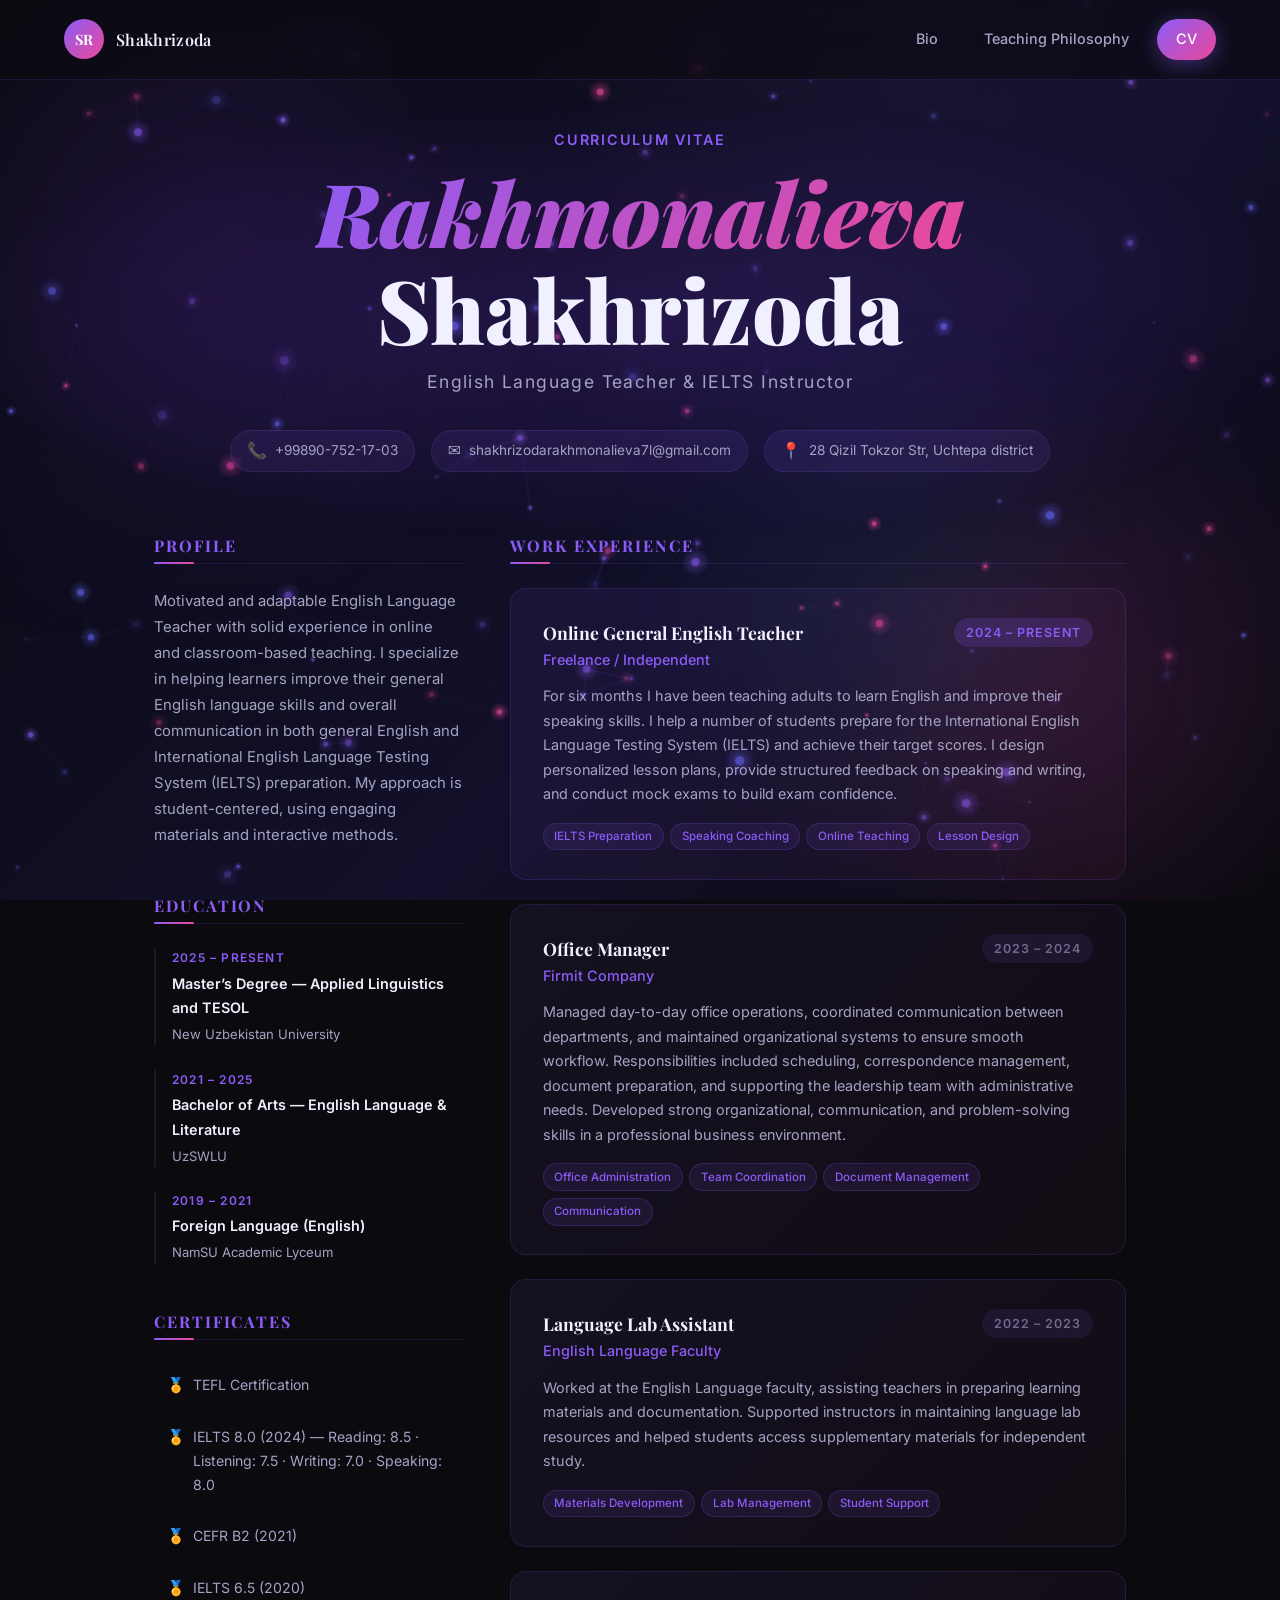
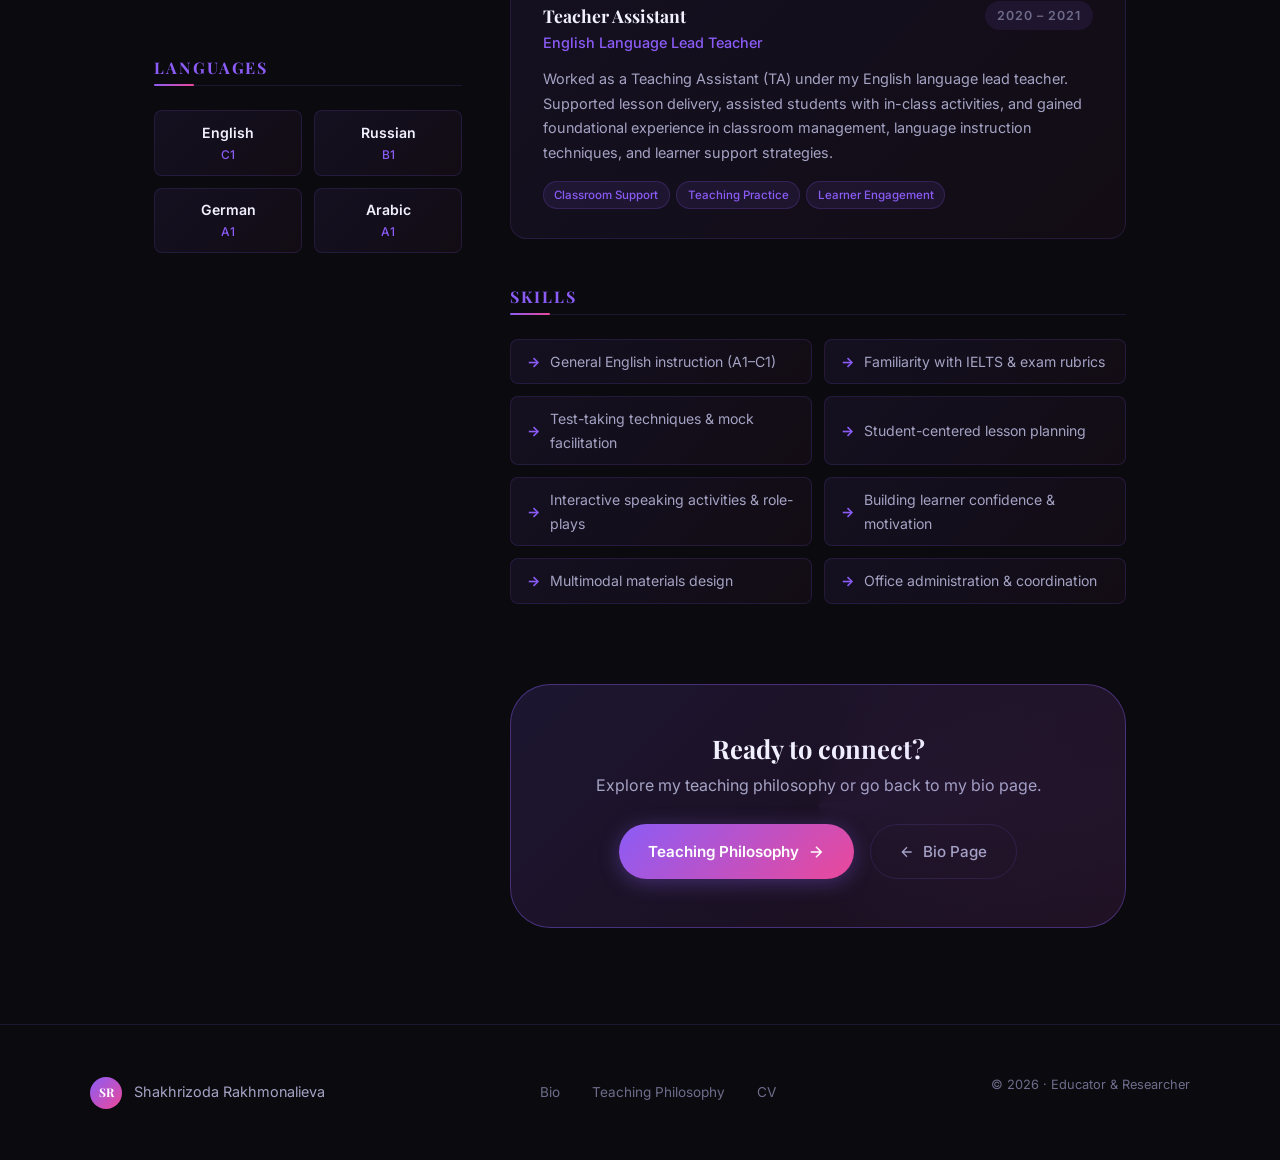
==== commit a2e509bf: "Updated cv.html" ====
--- a/cv.html
+++ b/cv.html
@@ -499,9 +499,15 @@
                 <h3 class="cv-section-title">Education</h3>
 
                 <div class="cv-edu-item">
-                    <div class="cv-edu-year">2021 – Present</div>
+                    <div class="cv-edu-year">2025 – Present</div>
+                    <div class="cv-edu-degree">Master’s Degree — Applied Linguistics and TESOL</div>
+                    <div class="cv-edu-institution">New Uzbekistan University</div>
+                </div>
+
+                <div class="cv-edu-item">
+                    <div class="cv-edu-year">2021 – 2025</div>
                     <div class="cv-edu-degree">Bachelor of Arts — English Language &amp; Literature</div>
-                    <div class="cv-edu-institution">UzSWLU (Senior Student)</div>
+                    <div class="cv-edu-institution">UzSWLU</div>
                 </div>
 
                 <div class="cv-edu-item">
